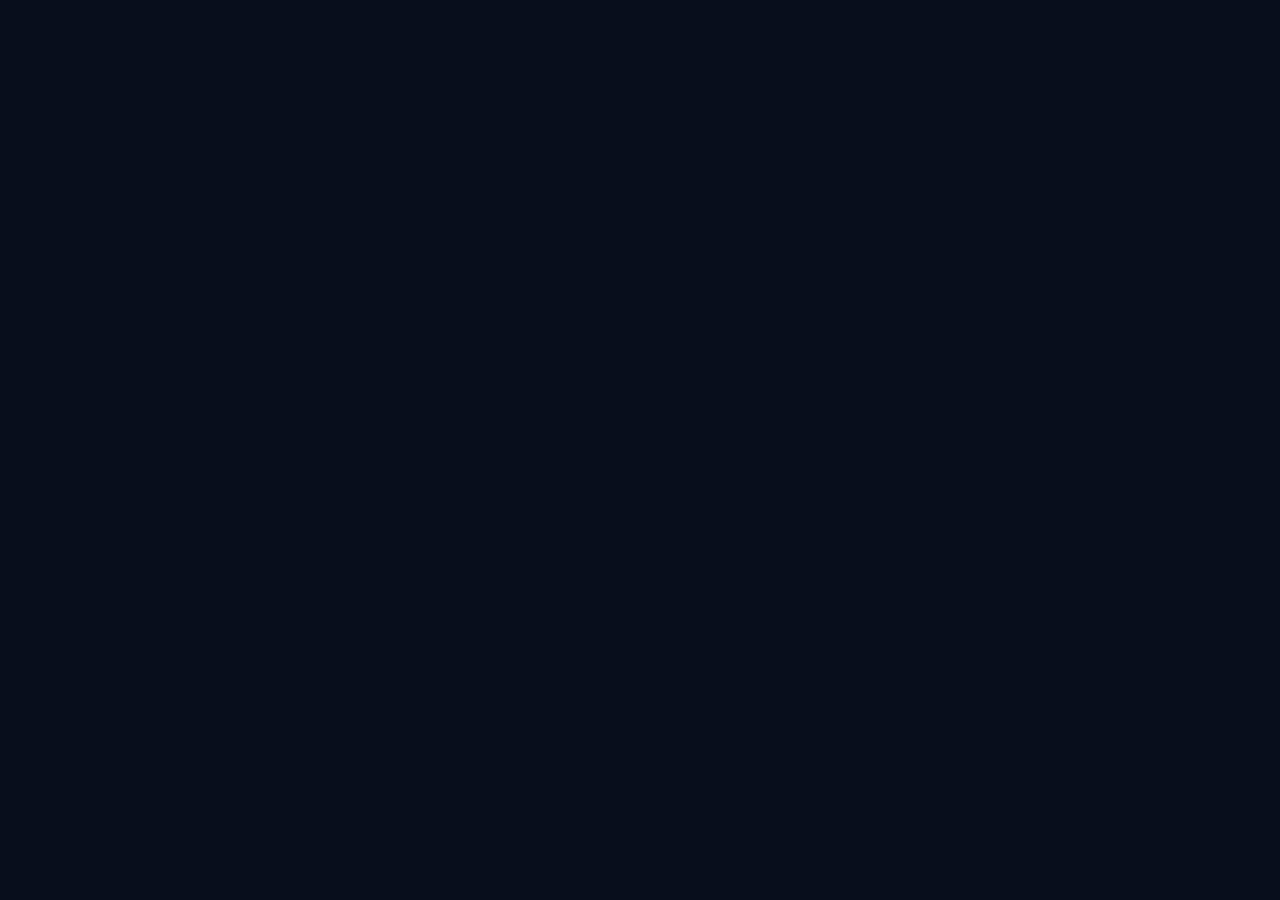
==== index.html @ da0d75cb "Nexa feat: adiciona painel administrativo e estrutura dos 14 cursos da Nexa Academy v0.6" ====
<!doctype html><html lang="pt-BR"><head><meta charset="UTF-8"><meta name="viewport" content="width=device-width,initial-scale=1"><title>Nexa AI Studio | Administração</title><link rel="stylesheet" href="styles.css"></head><body><div id="app"></div><script type="module" src="app.js"></script></body></html>
---- styles.css ----
:root{font-family:Inter,system-ui,-apple-system,Arial,sans-serif;color:#e9eefc;background:#080e1c;font-synthesis:none}*{box-sizing:border-box}body{margin:0}button,input,textarea,select{font:inherit}button{cursor:pointer}a{color:#91b6ff}.shell{display:grid;grid-template-columns:245px 1fr;min-height:100vh}.sidebar{background:#0d1629;border-right:1px solid #26334b;padding:25px 17px}.brand{font-size:22px;font-weight:800;letter-spacing:-.5px;margin-bottom:5px}.brand span{color:#9e80ff}.muted{color:#98a8c2;font-size:13px}.nav{display:grid;gap:9px;margin-top:35px}.nav button{border:0;background:transparent;color:#a9b9d4;text-align:left;padding:13px;border-radius:10px}.nav button.active,.nav button:hover{background:#203153;color:#fff}.main{padding:30px;max-width:1250px;width:100%;margin:auto}h1{font-size:30px;margin:0 0 8px}h2{font-size:19px;margin:0 0 15px}.top{display:flex;justify-content:space-between;align-items:center;gap:15px;margin-bottom:28px}.cards{display:grid;grid-template-columns:repeat(3,1fr);gap:15px}.card,.panel{border:1px solid #273653;border-radius:16px;background:#101c31;padding:22px}.card strong{display:block;font-size:29px;margin-top:10px}.panel{margin-top:20px}.grid{display:grid;grid-template-columns:repeat(2,minmax(0,1fr));gap:14px}.field{display:flex;flex-direction:column;gap:7px;margin-bottom:14px}label{color:#c9d6ef;font-size:13px}input,textarea,select{width:100%;background:#0a1426;color:#f1f5ff;border:1px solid #344563;border-radius:10px;padding:12px;outline:none}textarea{min-height:95px;resize:vertical}input:focus,textarea:focus,select:focus{border-color:#8c78ff}.btn{border:1px solid #465b83;background:#1a2b48;color:white;border-radius:10px;padding:11px 15px;font-weight:650}.btn.primary{background:linear-gradient(120deg,#506aff,#8d52d5);border:0}.btn.danger{background:#532237;border-color:#8d3c5a}.btn:disabled{opacity:.45;cursor:not-allowed}.actions{display:flex;flex-wrap:wrap;gap:9px}.list{display:grid;gap:12px}.item{background:#101c31;border:1px solid #2b3c5b;border-radius:12px;padding:16px;display:flex;align-items:center;justify-content:space-between;gap:15px}.item h3{margin:0 0 6px;font-size:16px}.pill{border-radius:100px;background:#263b5d;padding:5px 10px;font-size:12px}.pill.lock{background:#392c48;color:#d8b8ff}.notice{background:#192949;border:1px solid #42598a;padding:13px 15px;border-radius:12px;margin:15px 0}.error{background:#4b1c32;border-color:#a84d68}.success{background:#153f35;border-color:#32866b}.auth{max-width:430px;margin:10vh auto;padding:30px;background:#111d32;border:1px solid #30405d;border-radius:20px}.auth h1{margin-bottom:20px}.tiny{font-size:12px;color:#8d9eb9}.hidden{display:none}.scroll{overflow:auto}.table{border-collapse:collapse;width:100%;min-width:600px}.table th,.table td{border-bottom:1px solid #2b3a55;text-align:left;padding:11px;font-size:13px}.empty{text-align:center;padding:45px;color:#91a3c0}.bar{height:8px;background:#293953;border-radius:8px;overflow:hidden}.bar>div{background:#7e83ff;height:100%}pre{white-space:pre-wrap;background:#081225;border:1px solid #2a3958;border-radius:10px;padding:14px;max-height:340px;overflow:auto;font-size:12px}.spinner{opacity:.7}@media(max-width:800px){.shell{display:block}.sidebar{padding:14px}.nav{display:flex;overflow:auto;margin-top:15px}.nav button{white-space:nowrap}.main{padding:18px}.cards,.grid{grid-template-columns:1fr}.item{align-items:flex-start;flex-direction:column}.top{align-items:flex-start;flex-direction:column}}
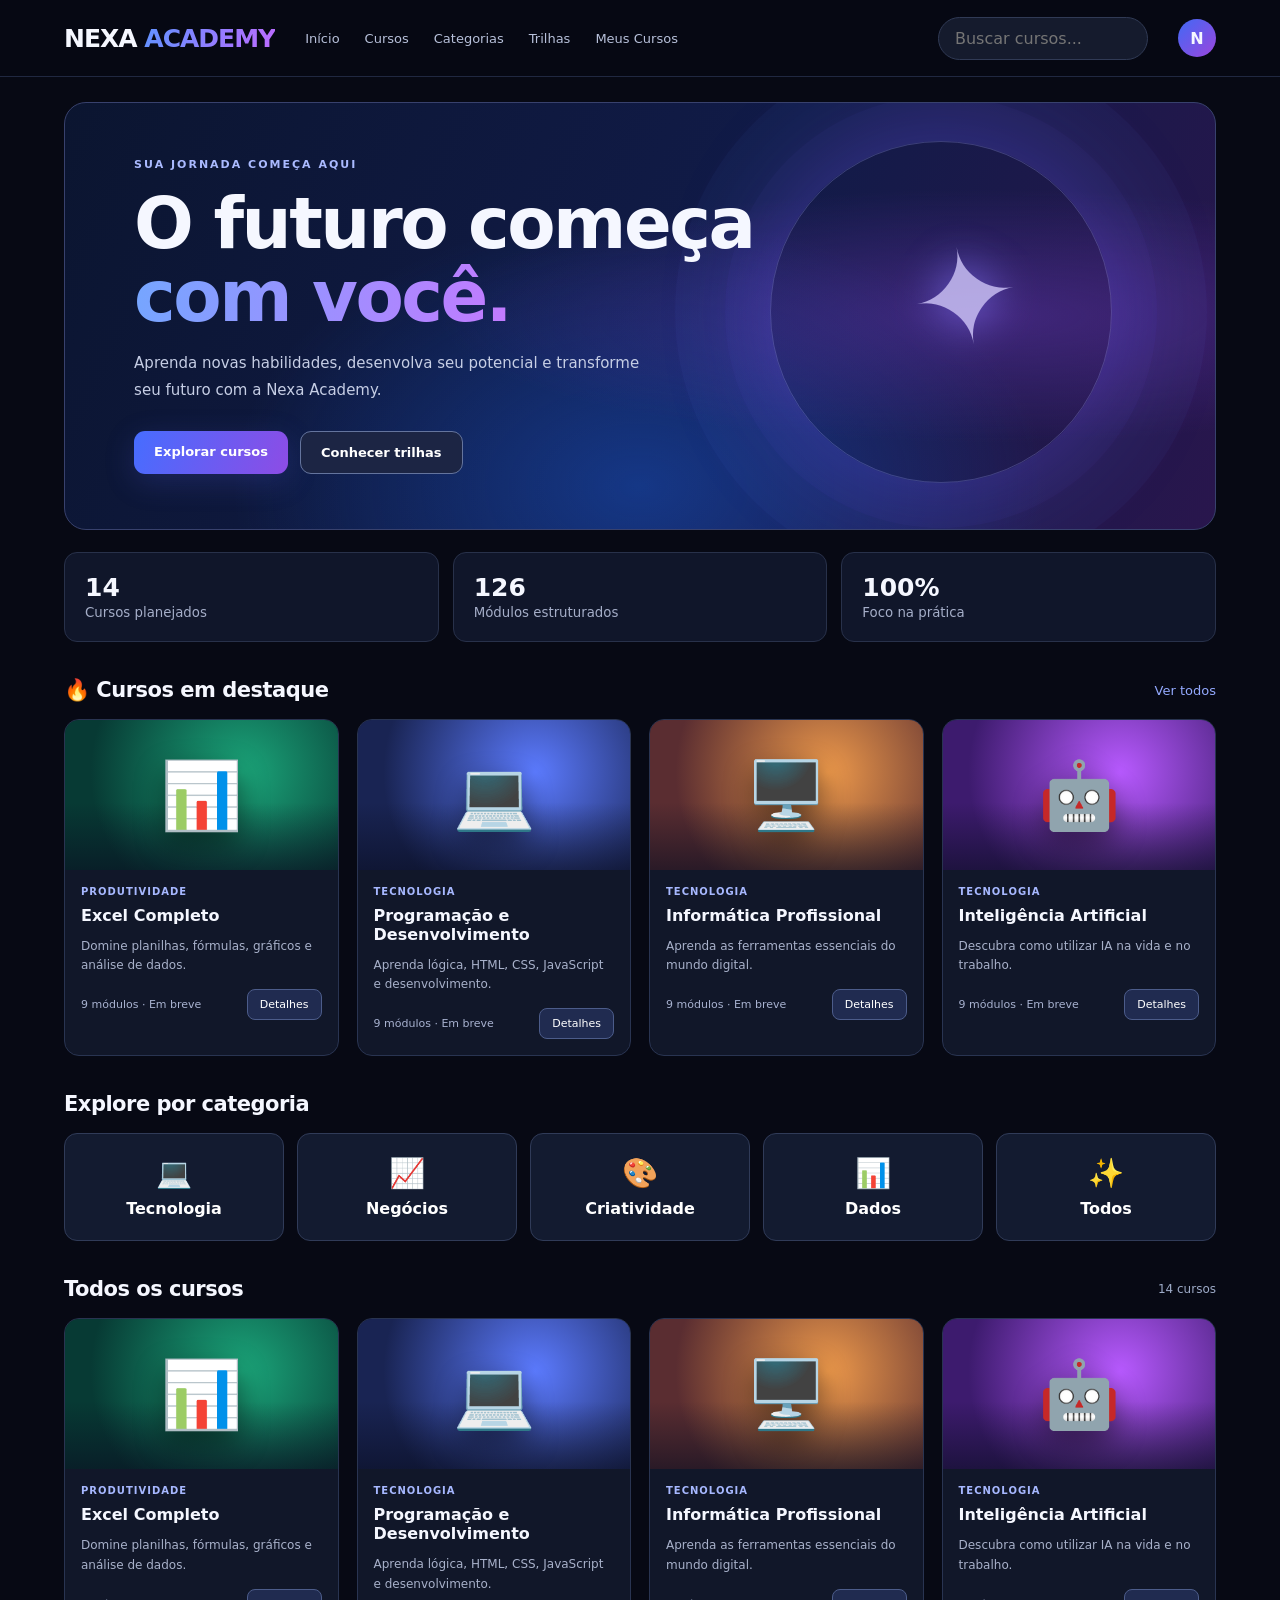
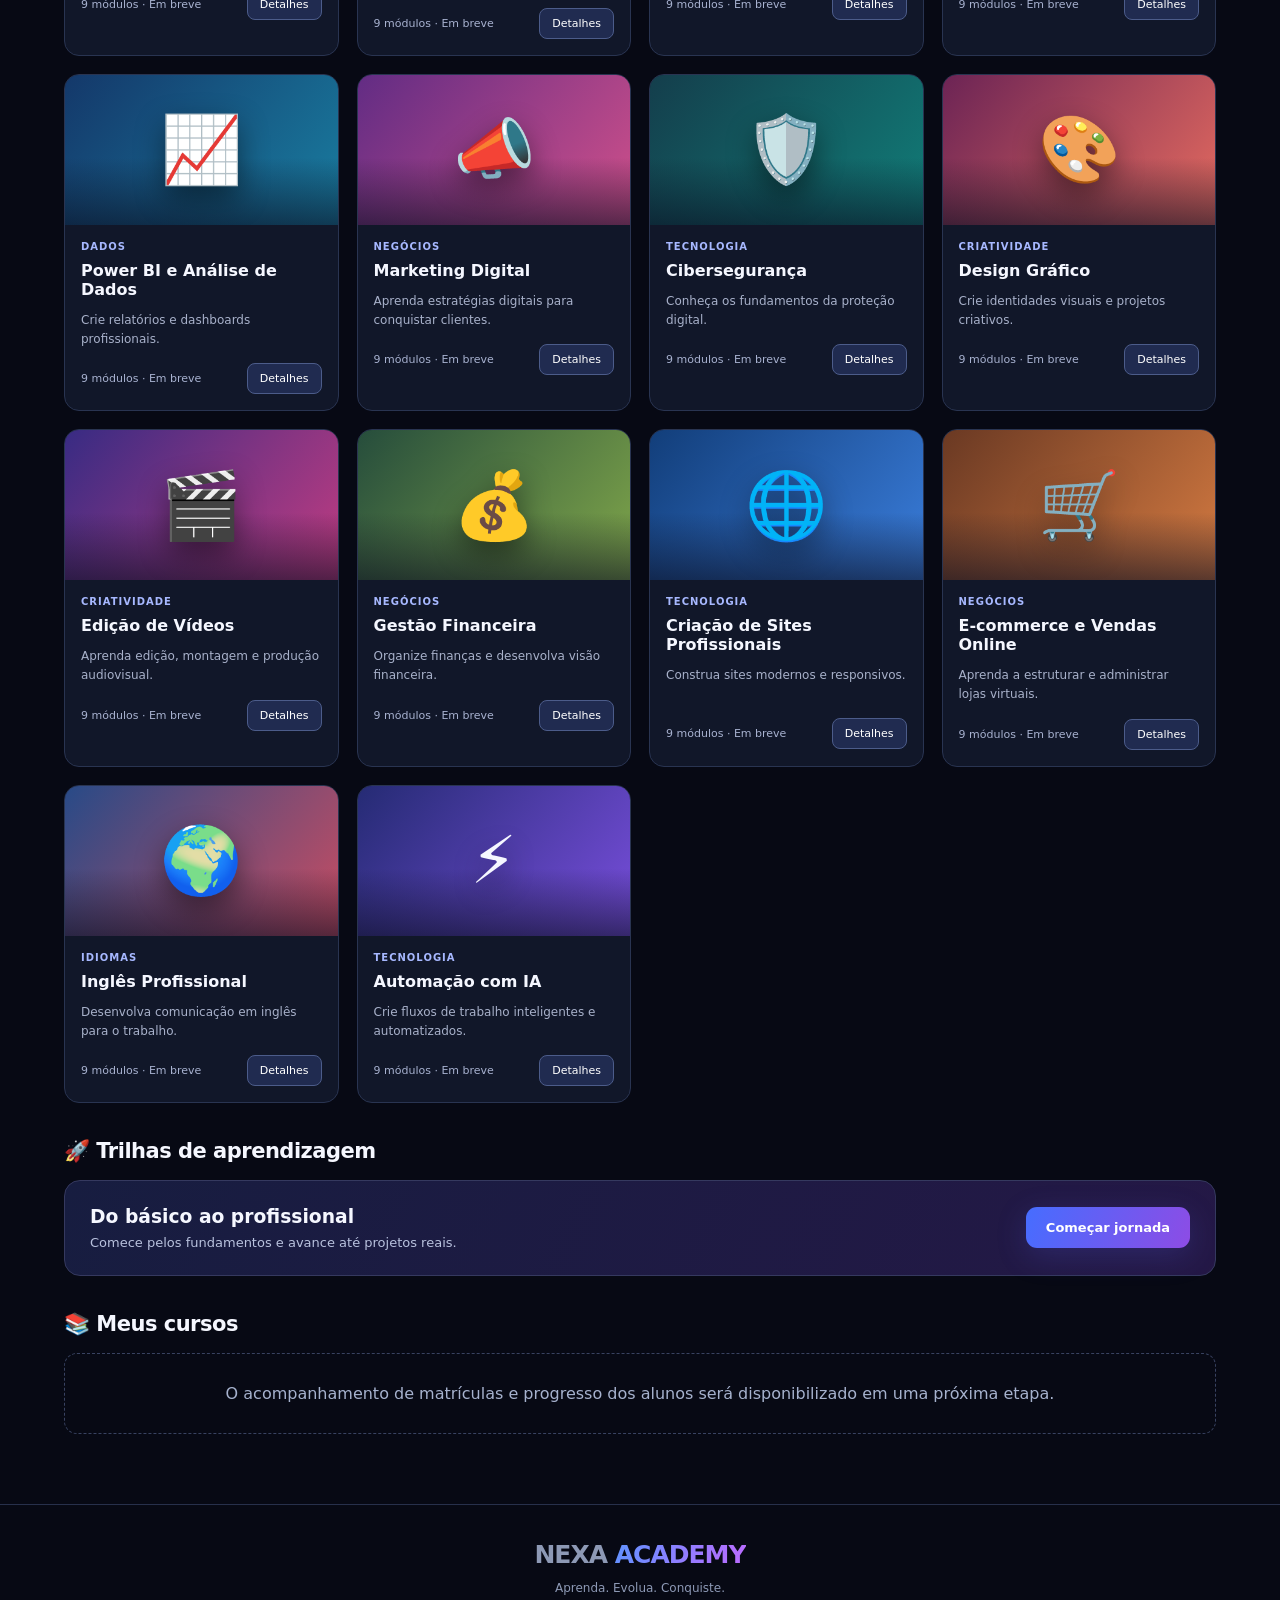
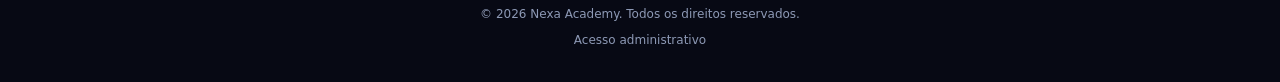
==== commit c56f32d2: "Update index.html Cria interface principal da Nexa Academy com catálogo de 14 cursos, design moderno" ====
--- a/index.html
+++ b/index.html
@@ -1 +1,481 @@
-<!doctype html><html lang="pt-BR"><head><meta charset="UTF-8"><meta name="viewport" content="width=device-width,initial-scale=1"><title>Nexa AI Studio | Administração</title><link rel="stylesheet" href="styles.css"></head><body><div id="app"></div><script type="module" src="app.js"></script></body></html>
+
+<!DOCTYPE html>
+<html lang="pt-BR">
+<head>
+<meta charset="UTF-8">
+<meta name="viewport" content="width=device-width, initial-scale=1">
+<meta name="theme-color" content="#070914">
+<title>Nexa Academy | Aprenda sem limites</title>
+<style>
+:root{
+  --bg:#070914;
+  --surface:#11172a;
+  --line:#28314d;
+  --text:#f5f7ff;
+  --muted:#a5aec8;
+  --blue:#5377ff;
+  --purple:#a258ff;
+}
+*{box-sizing:border-box}
+html{scroll-behavior:smooth}
+body{
+  margin:0;
+  background:var(--bg);
+  color:var(--text);
+  font-family:Inter,system-ui,-apple-system,Arial,sans-serif;
+}
+button,input{font:inherit}
+button{cursor:pointer}
+a{text-decoration:none;color:inherit}
+header{
+  position:sticky;top:0;z-index:30;
+  background:rgba(7,9,20,.94);
+  backdrop-filter:blur(18px);
+  border-bottom:1px solid #202841;
+}
+.navbar{
+  max-width:1450px;margin:auto;
+  min-height:76px;padding:12px 5%;
+  display:flex;align-items:center;gap:30px;
+}
+.logo{
+  font-size:25px;font-weight:900;
+  letter-spacing:-1px;white-space:nowrap;
+}
+.logo span{
+  background:linear-gradient(110deg,#6093ff,#bd6aff);
+  -webkit-background-clip:text;
+  background-clip:text;color:transparent;
+}
+nav{display:flex;gap:25px;flex:1}
+nav a{font-size:13px;color:#b7c0da}
+nav a:hover{color:white}
+.search{
+  background:#151b2d;border:1px solid #303a55;
+  color:white;border-radius:25px;
+  padding:11px 16px;width:210px;outline:none;
+}
+.search:focus{border-color:#7286ff}
+.avatar{
+  width:38px;height:38px;border-radius:50%;
+  display:grid;place-items:center;
+  background:linear-gradient(135deg,#4169f5,#9b46dd);
+  font-weight:800;
+}
+main{max-width:1450px;margin:auto;padding:25px 5% 70px}
+.hero{
+  position:relative;overflow:hidden;
+  min-height:390px;border-radius:22px;
+  background:
+    radial-gradient(ellipse at 80% 50%,#6736b17a,transparent 42%),
+    radial-gradient(ellipse at 50% 90%,#1746a7a6,transparent 50%),
+    linear-gradient(115deg,#0b1530,#111b48 55%,#29164d);
+  border:1px solid #38416d;
+  display:flex;align-items:center;padding:55px 6%;
+}
+.hero:after{
+  content:"";position:absolute;
+  width:340px;height:340px;border-radius:50%;
+  right:9%;top:9%;
+  border:1px solid #a5a8ff44;
+  box-shadow:0 0 0 45px #7c66ff0b,
+  0 0 0 95px #6382ff0b,
+  0 0 110px #7354ff55;
+  pointer-events:none;
+}
+.hero-content{position:relative;z-index:2;max-width:650px}
+.eyebrow{
+  color:#aabaff;letter-spacing:2px;
+  text-transform:uppercase;font-size:11px;
+  font-weight:800;
+}
+.hero h1{
+  font-size:clamp(38px,5.5vw,76px);
+  line-height:1.03;letter-spacing:-2.5px;
+  margin:17px 0;
+}
+.hero h1 span{
+  background:linear-gradient(95deg,#75a6ff,#c37aff);
+  background-clip:text;-webkit-background-clip:text;
+  color:transparent;
+}
+.hero p{
+  color:#c6cee5;max-width:520px;
+  font-size:15px;line-height:1.8;
+}
+.actions{display:flex;gap:12px;flex-wrap:wrap;margin-top:27px}
+.btn{
+  border:1px solid #64749d;
+  border-radius:11px;padding:13px 20px;
+  color:white;background:#1c2544;
+  font-weight:750;font-size:13px;
+}
+.btn.primary{
+  border:0;
+  background:linear-gradient(110deg,#466dff,#8d4ce5);
+  box-shadow:0 8px 30px #5762ed35;
+}
+.btn:hover{filter:brightness(1.15)}
+.hero-symbol{
+  position:absolute;right:17%;top:28%;
+  font-size:130px;font-weight:900;
+  color:#d3caff;
+  text-shadow:0 0 45px #8477ff;
+  transform:rotate(-10deg);
+  opacity:.8;
+}
+.stats{
+  display:grid;grid-template-columns:repeat(3,1fr);
+  gap:14px;margin:22px 0 35px;
+}
+.stat{
+  background:#10162a;border:1px solid #28314a;
+  border-radius:13px;padding:20px;
+}
+.stat strong{display:block;font-size:25px}
+.stat small{color:var(--muted)}
+.section{margin-top:36px}
+.section-head{
+  display:flex;justify-content:space-between;
+  align-items:center;gap:15px;margin-bottom:17px;
+}
+.section h2{font-size:21px;margin:0;letter-spacing:-.5px}
+.section-head a{font-size:13px;color:#94aaff}
+.course-grid{
+  display:grid;
+  grid-template-columns:repeat(4,minmax(0,1fr));
+  gap:18px;
+}
+.course{
+  border:1px solid #293451;
+  background:#111729;border-radius:15px;
+  overflow:hidden;transition:.2s;
+  min-width:0;
+}
+.course:hover{
+  transform:translateY(-4px);
+  border-color:#7c77ff;
+  box-shadow:0 15px 35px #0006;
+}
+.cover{
+  height:150px;position:relative;
+  display:flex;align-items:center;
+  justify-content:center;overflow:hidden;
+  font-size:66px;
+}
+.cover:after{
+  content:"";position:absolute;
+  inset:0;
+  background:linear-gradient(transparent 55%,#090d2099);
+}
+.cover span{z-index:1;filter:drop-shadow(0 12px 15px #0007)}
+.cover.excel{background:radial-gradient(circle at 65% 35%,#1ba67a,#073a34 75%)}
+.cover.code{background:radial-gradient(circle at 65% 35%,#5c7bff,#192453 75%)}
+.cover.office{background:radial-gradient(circle at 65% 35%,#ed994b,#5a2d31 75%)}
+.cover.ai{background:radial-gradient(circle at 65% 35%,#b85aff,#3d1b6e 75%)}
+.cover.data{background:linear-gradient(130deg,#14386a,#197da0)}
+.cover.marketing{background:linear-gradient(130deg,#622c84,#d0508a)}
+.cover.security{background:linear-gradient(130deg,#143e4c,#117d78)}
+.cover.design{background:linear-gradient(130deg,#6c2455,#e56b5f)}
+.cover.video{background:linear-gradient(130deg,#382b83,#c13c81)}
+.cover.finance{background:linear-gradient(130deg,#264d3c,#80a64a)}
+.cover.web{background:linear-gradient(130deg,#123e7a,#3a7ddb)}
+.cover.shop{background:linear-gradient(130deg,#6a3923,#d47a41)}
+.cover.english{background:linear-gradient(130deg,#284a87,#c94d62)}
+.cover.auto{background:linear-gradient(130deg,#252b74,#784edc)}
+.course-body{padding:16px}
+.tag{
+  color:#a7b8ff;font-size:10px;
+  text-transform:uppercase;letter-spacing:1px;
+  font-weight:800;
+}
+.course h3{font-size:16px;margin:9px 0}
+.course p{
+  color:#a8b1ca;font-size:12px;
+  line-height:1.6;min-height:38px;
+}
+.course-bottom{
+  display:flex;align-items:center;
+  justify-content:space-between;gap:8px;
+  margin-top:14px;
+}
+.course-bottom small{color:#a8b2d0;font-size:11px}
+.course-bottom button{
+  border:1px solid #4c5c8a;
+  border-radius:8px;background:#202b50;
+  color:white;padding:8px 12px;font-size:11px;
+}
+.category-grid{
+  display:grid;
+  grid-template-columns:repeat(5,1fr);gap:13px;
+}
+.category{
+  padding:22px 10px;border-radius:13px;
+  border:1px solid #303b58;
+  background:#131b30;color:white;
+  text-align:center;font-weight:750;
+}
+.category span{display:block;font-size:29px;margin-bottom:9px}
+.category:hover{border-color:#8a7dff}
+.trail{
+  padding:25px;border:1px solid #35395f;
+  border-radius:16px;
+  background:linear-gradient(115deg,#171d40,#241846);
+  display:flex;align-items:center;
+  justify-content:space-between;gap:20px;
+}
+.trail h3{margin:0 0 8px}
+.trail p{margin:0;color:#b9c2de;font-size:13px}
+footer{
+  border-top:1px solid #27304b;
+  padding:35px 5%;text-align:center;
+  color:#8d99b5;font-size:12px;
+}
+.modal-backdrop{
+  position:fixed;inset:0;background:#02040bdc;
+  z-index:50;display:none;align-items:center;
+  justify-content:center;padding:18px;
+}
+.modal-backdrop.open{display:flex}
+.modal{
+  background:#121a30;border:1px solid #48527b;
+  border-radius:19px;padding:27px;
+  width:min(100%,510px);
+  box-shadow:0 20px 90px #000a;
+}
+.modal h2{margin:10px 0}
+.modal p{color:#b9c3dc;line-height:1.7}
+.modal .close{
+  float:right;border:0;background:#2c3554;
+  color:white;border-radius:8px;padding:7px 11px;
+}
+.empty{
+  padding:30px;color:#a6b2ce;
+  border:1px dashed #384260;
+  border-radius:13px;text-align:center;
+}
+@media(max-width:1050px){
+  nav{gap:12px}
+  .course-grid{grid-template-columns:repeat(3,1fr)}
+}
+@media(max-width:760px){
+  .navbar{flex-wrap:wrap;gap:12px}
+  .logo{font-size:22px}
+  nav{order:3;width:100%;overflow:auto;gap:20px}
+  nav a{white-space:nowrap}
+  .search{margin-left:auto;width:145px}
+  main{padding:15px 4% 50px}
+  .hero{min-height:340px;padding:35px 7%}
+  .hero h1{letter-spacing:-1.5px}
+  .hero-symbol{right:5%;opacity:.16}
+  .stats{gap:8px}
+  .stat{padding:13px}
+  .stat strong{font-size:19px}
+  .course-grid{grid-template-columns:repeat(2,minmax(0,1fr));gap:11px}
+  .cover{height:125px}
+  .course-body{padding:12px}
+  .category-grid{grid-template-columns:repeat(2,1fr)}
+  .trail{flex-direction:column;align-items:flex-start}
+}
+@media(max-width:360px){
+  .search{width:120px}
+  .course-grid{grid-template-columns:1fr}
+}
+</style>
+</head>
+<body>
+
+<header>
+  <div class="navbar">
+    <a class="logo" href="#inicio">NEXA <span>ACADEMY</span></a>
+    <nav>
+      <a href="#inicio">Início</a>
+      <a href="#cursos">Cursos</a>
+      <a href="#categorias">Categorias</a>
+      <a href="#trilhas">Trilhas</a>
+      <a href="#meus-cursos">Meus Cursos</a>
+    </nav>
+    <input class="search" id="search" placeholder="Buscar cursos..." aria-label="Buscar cursos">
+    <a class="avatar" href="admin.html" title="Nexa AI Studio">N</a>
+  </div>
+</header>
+
+<main>
+  <section class="hero" id="inicio">
+    <div class="hero-content">
+      <div class="eyebrow">Sua jornada começa aqui</div>
+      <h1>O futuro começa <span>com você.</span></h1>
+      <p>Aprenda novas habilidades, desenvolva seu potencial e transforme seu futuro com a Nexa Academy.</p>
+      <div class="actions">
+        <a class="btn primary" href="#cursos">Explorar cursos</a>
+        <a class="btn" href="#trilhas">Conhecer trilhas</a>
+      </div>
+    </div>
+    <div class="hero-symbol" aria-hidden="true">✦</div>
+  </section>
+
+  <div class="stats">
+    <div class="stat"><strong>14</strong><small>Cursos planejados</small></div>
+    <div class="stat"><strong>126</strong><small>Módulos estruturados</small></div>
+    <div class="stat"><strong>100%</strong><small>Foco na prática</small></div>
+  </div>
+
+  <section class="section" id="cursos">
+    <div class="section-head">
+      <h2>🔥 Cursos em destaque</h2>
+      <a href="#todos">Ver todos</a>
+    </div>
+    <div class="course-grid" id="featured"></div>
+  </section>
+
+  <section class="section" id="categorias">
+    <div class="section-head"><h2>Explore por categoria</h2></div>
+    <div class="category-grid">
+      <button class="category" onclick="filterCategory('Tecnologia')"><span>💻</span>Tecnologia</button>
+      <button class="category" onclick="filterCategory('Negócios')"><span>📈</span>Negócios</button>
+      <button class="category" onclick="filterCategory('Criatividade')"><span>🎨</span>Criatividade</button>
+      <button class="category" onclick="filterCategory('Dados')"><span>📊</span>Dados</button>
+      <button class="category" onclick="filterCategory('Todos')"><span>✨</span>Todos</button>
+    </div>
+  </section>
+
+  <section class="section" id="todos">
+    <div class="section-head">
+      <h2>Todos os cursos</h2>
+      <span id="counter" style="color:#9eabc8;font-size:12px"></span>
+    </div>
+    <div class="course-grid" id="all-courses"></div>
+  </section>
+
+  <section class="section" id="trilhas">
+    <div class="section-head"><h2>🚀 Trilhas de aprendizagem</h2></div>
+    <div class="trail">
+      <div>
+        <h3>Do básico ao profissional</h3>
+        <p>Comece pelos fundamentos e avance até projetos reais.</p>
+      </div>
+      <a class="btn primary" href="#cursos">Começar jornada</a>
+    </div>
+  </section>
+
+  <section class="section" id="meus-cursos">
+    <div class="section-head"><h2>📚 Meus cursos</h2></div>
+    <div class="empty">
+      O acompanhamento de matrículas e progresso dos alunos será disponibilizado em uma próxima etapa.
+    </div>
+  </section>
+</main>
+
+<footer>
+  <div class="logo">NEXA <span>ACADEMY</span></div>
+  <p>Aprenda. Evolua. Conquiste.</p>
+  <p>© 2026 Nexa Academy. Todos os direitos reservados.</p>
+  <a href="admin.html">Acesso administrativo</a>
+</footer>
+
+<div class="modal-backdrop" id="modal" role="dialog" aria-modal="true" aria-labelledby="modal-title">
+  <div class="modal">
+    <button class="close" onclick="closeModal()">✕</button>
+    <div class="tag" id="modal-category"></div>
+    <h2 id="modal-title"></h2>
+    <p id="modal-description"></p>
+    <p>📚 9 módulos planejados</p>
+    <p>🔒 Conteúdo em preparação</p>
+    <button class="btn primary" onclick="closeModal()">Entendi</button>
+  </div>
+</div>
+
+<script>
+const courses = [
+  {title:"Excel Completo",category:"Produtividade",icon:"📊",theme:"excel",description:"Domine planilhas, fórmulas, gráficos e análise de dados."},
+  {title:"Programação e Desenvolvimento",category:"Tecnologia",icon:"💻",theme:"code",description:"Aprenda lógica, HTML, CSS, JavaScript e desenvolvimento."},
+  {title:"Informática Profissional",category:"Tecnologia",icon:"🖥️",theme:"office",description:"Aprenda as ferramentas essenciais do mundo digital."},
+  {title:"Inteligência Artificial",category:"Tecnologia",icon:"🤖",theme:"ai",description:"Descubra como utilizar IA na vida e no trabalho."},
+  {title:"Power BI e Análise de Dados",category:"Dados",icon:"📈",theme:"data",description:"Crie relatórios e dashboards profissionais."},
+  {title:"Marketing Digital",category:"Negócios",icon:"📣",theme:"marketing",description:"Aprenda estratégias digitais para conquistar clientes."},
+  {title:"Cibersegurança",category:"Tecnologia",icon:"🛡️",theme:"security",description:"Conheça os fundamentos da proteção digital."},
+  {title:"Design Gráfico",category:"Criatividade",icon:"🎨",theme:"design",description:"Crie identidades visuais e projetos criativos."},
+  {title:"Edição de Vídeos",category:"Criatividade",icon:"🎬",theme:"video",description:"Aprenda edição, montagem e produção audiovisual."},
+  {title:"Gestão Financeira",category:"Negócios",icon:"💰",theme:"finance",description:"Organize finanças e desenvolva visão financeira."},
+  {title:"Criação de Sites Profissionais",category:"Tecnologia",icon:"🌐",theme:"web",description:"Construa sites modernos e responsivos."},
+  {title:"E-commerce e Vendas Online",category:"Negócios",icon:"🛒",theme:"shop",description:"Aprenda a estruturar e administrar lojas virtuais."},
+  {title:"Inglês Profissional",category:"Idiomas",icon:"🌍",theme:"english",description:"Desenvolva comunicação em inglês para o trabalho."},
+  {title:"Automação com IA",category:"Tecnologia",icon:"⚡",theme:"auto",description:"Crie fluxos de trabalho inteligentes e automatizados."}
+];
+
+function courseCard(course){
+  const index=courses.indexOf(course);
+  return `
+    <article class="course">
+      <div class="cover ${course.theme}">
+        <span>${course.icon}</span>
+      </div>
+      <div class="course-body">
+        <div class="tag">${course.category}</div>
+        <h3>${course.title}</h3>
+        <p>${course.description}</p>
+        <div class="course-bottom">
+          <small>9 módulos · Em breve</small>
+          <button onclick="openCourse(${index})">Detalhes</button>
+        </div>
+      </div>
+    </article>
+  `;
+}
+
+function renderCourses(list=courses){
+  document.getElementById("featured").innerHTML=
+    courses.slice(0,4).map(courseCard).join("");
+
+  document.getElementById("all-courses").innerHTML=
+    list.length
+      ? list.map(courseCard).join("")
+      : '<div class="empty">Nenhum curso encontrado.</div>';
+
+  document.getElementById("counter").textContent=
+    list.length+" cursos";
+}
+
+function openCourse(index){
+  const course=courses[index];
+  if(!course)return;
+  document.getElementById("modal-category").textContent=course.category;
+  document.getElementById("modal-title").textContent=course.title;
+  document.getElementById("modal-description").textContent=course.description;
+  document.getElementById("modal").classList.add("open");
+}
+
+function closeModal(){
+  document.getElementById("modal").classList.remove("open");
+}
+
+function filterCategory(category){
+  const list=category==="Todos"
+    ?courses
+    :courses.filter(c=>c.category===category);
+  document.getElementById("search").value="";
+  renderCourses(list);
+  document.getElementById("todos").scrollIntoView({behavior:"smooth"});
+}
+
+document.getElementById("search").addEventListener("input",event=>{
+  const term=event.target.value.toLocaleLowerCase("pt-BR");
+  renderCourses(courses.filter(c=>
+    (c.title+" "+c.category+" "+c.description)
+      .toLocaleLowerCase("pt-BR").includes(term)
+  ));
+});
+
+document.getElementById("modal").addEventListener("click",event=>{
+  if(event.target.id==="modal")closeModal();
+});
+
+document.addEventListener("keydown",event=>{
+  if(event.key==="Escape")closeModal();
+});
+
+renderCourses();
+</script>
+</body>
+</html>
+
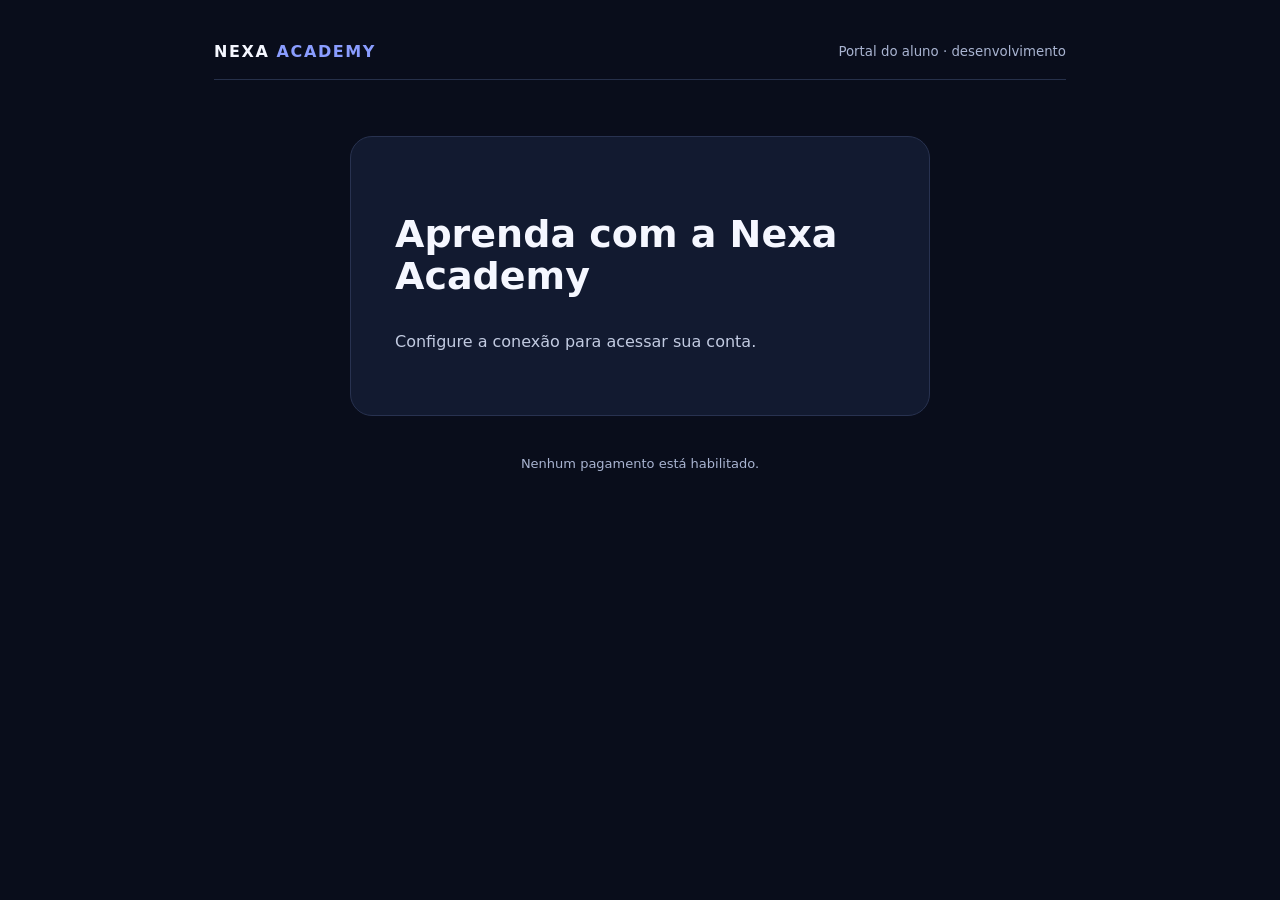
==== commit e1e541f6: "feat: adiciona portal de alunos da Nexa Academy Adiciona a estrutura inicial do portal de alunos, co" ====
--- a/index.html
+++ b/index.html
@@ -1,481 +1 @@
-
-<!DOCTYPE html>
-<html lang="pt-BR">
-<head>
-<meta charset="UTF-8">
-<meta name="viewport" content="width=device-width, initial-scale=1">
-<meta name="theme-color" content="#070914">
-<title>Nexa Academy | Aprenda sem limites</title>
-<style>
-:root{
-  --bg:#070914;
-  --surface:#11172a;
-  --line:#28314d;
-  --text:#f5f7ff;
-  --muted:#a5aec8;
-  --blue:#5377ff;
-  --purple:#a258ff;
-}
-*{box-sizing:border-box}
-html{scroll-behavior:smooth}
-body{
-  margin:0;
-  background:var(--bg);
-  color:var(--text);
-  font-family:Inter,system-ui,-apple-system,Arial,sans-serif;
-}
-button,input{font:inherit}
-button{cursor:pointer}
-a{text-decoration:none;color:inherit}
-header{
-  position:sticky;top:0;z-index:30;
-  background:rgba(7,9,20,.94);
-  backdrop-filter:blur(18px);
-  border-bottom:1px solid #202841;
-}
-.navbar{
-  max-width:1450px;margin:auto;
-  min-height:76px;padding:12px 5%;
-  display:flex;align-items:center;gap:30px;
-}
-.logo{
-  font-size:25px;font-weight:900;
-  letter-spacing:-1px;white-space:nowrap;
-}
-.logo span{
-  background:linear-gradient(110deg,#6093ff,#bd6aff);
-  -webkit-background-clip:text;
-  background-clip:text;color:transparent;
-}
-nav{display:flex;gap:25px;flex:1}
-nav a{font-size:13px;color:#b7c0da}
-nav a:hover{color:white}
-.search{
-  background:#151b2d;border:1px solid #303a55;
-  color:white;border-radius:25px;
-  padding:11px 16px;width:210px;outline:none;
-}
-.search:focus{border-color:#7286ff}
-.avatar{
-  width:38px;height:38px;border-radius:50%;
-  display:grid;place-items:center;
-  background:linear-gradient(135deg,#4169f5,#9b46dd);
-  font-weight:800;
-}
-main{max-width:1450px;margin:auto;padding:25px 5% 70px}
-.hero{
-  position:relative;overflow:hidden;
-  min-height:390px;border-radius:22px;
-  background:
-    radial-gradient(ellipse at 80% 50%,#6736b17a,transparent 42%),
-    radial-gradient(ellipse at 50% 90%,#1746a7a6,transparent 50%),
-    linear-gradient(115deg,#0b1530,#111b48 55%,#29164d);
-  border:1px solid #38416d;
-  display:flex;align-items:center;padding:55px 6%;
-}
-.hero:after{
-  content:"";position:absolute;
-  width:340px;height:340px;border-radius:50%;
-  right:9%;top:9%;
-  border:1px solid #a5a8ff44;
-  box-shadow:0 0 0 45px #7c66ff0b,
-  0 0 0 95px #6382ff0b,
-  0 0 110px #7354ff55;
-  pointer-events:none;
-}
-.hero-content{position:relative;z-index:2;max-width:650px}
-.eyebrow{
-  color:#aabaff;letter-spacing:2px;
-  text-transform:uppercase;font-size:11px;
-  font-weight:800;
-}
-.hero h1{
-  font-size:clamp(38px,5.5vw,76px);
-  line-height:1.03;letter-spacing:-2.5px;
-  margin:17px 0;
-}
-.hero h1 span{
-  background:linear-gradient(95deg,#75a6ff,#c37aff);
-  background-clip:text;-webkit-background-clip:text;
-  color:transparent;
-}
-.hero p{
-  color:#c6cee5;max-width:520px;
-  font-size:15px;line-height:1.8;
-}
-.actions{display:flex;gap:12px;flex-wrap:wrap;margin-top:27px}
-.btn{
-  border:1px solid #64749d;
-  border-radius:11px;padding:13px 20px;
-  color:white;background:#1c2544;
-  font-weight:750;font-size:13px;
-}
-.btn.primary{
-  border:0;
-  background:linear-gradient(110deg,#466dff,#8d4ce5);
-  box-shadow:0 8px 30px #5762ed35;
-}
-.btn:hover{filter:brightness(1.15)}
-.hero-symbol{
-  position:absolute;right:17%;top:28%;
-  font-size:130px;font-weight:900;
-  color:#d3caff;
-  text-shadow:0 0 45px #8477ff;
-  transform:rotate(-10deg);
-  opacity:.8;
-}
-.stats{
-  display:grid;grid-template-columns:repeat(3,1fr);
-  gap:14px;margin:22px 0 35px;
-}
-.stat{
-  background:#10162a;border:1px solid #28314a;
-  border-radius:13px;padding:20px;
-}
-.stat strong{display:block;font-size:25px}
-.stat small{color:var(--muted)}
-.section{margin-top:36px}
-.section-head{
-  display:flex;justify-content:space-between;
-  align-items:center;gap:15px;margin-bottom:17px;
-}
-.section h2{font-size:21px;margin:0;letter-spacing:-.5px}
-.section-head a{font-size:13px;color:#94aaff}
-.course-grid{
-  display:grid;
-  grid-template-columns:repeat(4,minmax(0,1fr));
-  gap:18px;
-}
-.course{
-  border:1px solid #293451;
-  background:#111729;border-radius:15px;
-  overflow:hidden;transition:.2s;
-  min-width:0;
-}
-.course:hover{
-  transform:translateY(-4px);
-  border-color:#7c77ff;
-  box-shadow:0 15px 35px #0006;
-}
-.cover{
-  height:150px;position:relative;
-  display:flex;align-items:center;
-  justify-content:center;overflow:hidden;
-  font-size:66px;
-}
-.cover:after{
-  content:"";position:absolute;
-  inset:0;
-  background:linear-gradient(transparent 55%,#090d2099);
-}
-.cover span{z-index:1;filter:drop-shadow(0 12px 15px #0007)}
-.cover.excel{background:radial-gradient(circle at 65% 35%,#1ba67a,#073a34 75%)}
-.cover.code{background:radial-gradient(circle at 65% 35%,#5c7bff,#192453 75%)}
-.cover.office{background:radial-gradient(circle at 65% 35%,#ed994b,#5a2d31 75%)}
-.cover.ai{background:radial-gradient(circle at 65% 35%,#b85aff,#3d1b6e 75%)}
-.cover.data{background:linear-gradient(130deg,#14386a,#197da0)}
-.cover.marketing{background:linear-gradient(130deg,#622c84,#d0508a)}
-.cover.security{background:linear-gradient(130deg,#143e4c,#117d78)}
-.cover.design{background:linear-gradient(130deg,#6c2455,#e56b5f)}
-.cover.video{background:linear-gradient(130deg,#382b83,#c13c81)}
-.cover.finance{background:linear-gradient(130deg,#264d3c,#80a64a)}
-.cover.web{background:linear-gradient(130deg,#123e7a,#3a7ddb)}
-.cover.shop{background:linear-gradient(130deg,#6a3923,#d47a41)}
-.cover.english{background:linear-gradient(130deg,#284a87,#c94d62)}
-.cover.auto{background:linear-gradient(130deg,#252b74,#784edc)}
-.course-body{padding:16px}
-.tag{
-  color:#a7b8ff;font-size:10px;
-  text-transform:uppercase;letter-spacing:1px;
-  font-weight:800;
-}
-.course h3{font-size:16px;margin:9px 0}
-.course p{
-  color:#a8b1ca;font-size:12px;
-  line-height:1.6;min-height:38px;
-}
-.course-bottom{
-  display:flex;align-items:center;
-  justify-content:space-between;gap:8px;
-  margin-top:14px;
-}
-.course-bottom small{color:#a8b2d0;font-size:11px}
-.course-bottom button{
-  border:1px solid #4c5c8a;
-  border-radius:8px;background:#202b50;
-  color:white;padding:8px 12px;font-size:11px;
-}
-.category-grid{
-  display:grid;
-  grid-template-columns:repeat(5,1fr);gap:13px;
-}
-.category{
-  padding:22px 10px;border-radius:13px;
-  border:1px solid #303b58;
-  background:#131b30;color:white;
-  text-align:center;font-weight:750;
-}
-.category span{display:block;font-size:29px;margin-bottom:9px}
-.category:hover{border-color:#8a7dff}
-.trail{
-  padding:25px;border:1px solid #35395f;
-  border-radius:16px;
-  background:linear-gradient(115deg,#171d40,#241846);
-  display:flex;align-items:center;
-  justify-content:space-between;gap:20px;
-}
-.trail h3{margin:0 0 8px}
-.trail p{margin:0;color:#b9c2de;font-size:13px}
-footer{
-  border-top:1px solid #27304b;
-  padding:35px 5%;text-align:center;
-  color:#8d99b5;font-size:12px;
-}
-.modal-backdrop{
-  position:fixed;inset:0;background:#02040bdc;
-  z-index:50;display:none;align-items:center;
-  justify-content:center;padding:18px;
-}
-.modal-backdrop.open{display:flex}
-.modal{
-  background:#121a30;border:1px solid #48527b;
-  border-radius:19px;padding:27px;
-  width:min(100%,510px);
-  box-shadow:0 20px 90px #000a;
-}
-.modal h2{margin:10px 0}
-.modal p{color:#b9c3dc;line-height:1.7}
-.modal .close{
-  float:right;border:0;background:#2c3554;
-  color:white;border-radius:8px;padding:7px 11px;
-}
-.empty{
-  padding:30px;color:#a6b2ce;
-  border:1px dashed #384260;
-  border-radius:13px;text-align:center;
-}
-@media(max-width:1050px){
-  nav{gap:12px}
-  .course-grid{grid-template-columns:repeat(3,1fr)}
-}
-@media(max-width:760px){
-  .navbar{flex-wrap:wrap;gap:12px}
-  .logo{font-size:22px}
-  nav{order:3;width:100%;overflow:auto;gap:20px}
-  nav a{white-space:nowrap}
-  .search{margin-left:auto;width:145px}
-  main{padding:15px 4% 50px}
-  .hero{min-height:340px;padding:35px 7%}
-  .hero h1{letter-spacing:-1.5px}
-  .hero-symbol{right:5%;opacity:.16}
-  .stats{gap:8px}
-  .stat{padding:13px}
-  .stat strong{font-size:19px}
-  .course-grid{grid-template-columns:repeat(2,minmax(0,1fr));gap:11px}
-  .cover{height:125px}
-  .course-body{padding:12px}
-  .category-grid{grid-template-columns:repeat(2,1fr)}
-  .trail{flex-direction:column;align-items:flex-start}
-}
-@media(max-width:360px){
-  .search{width:120px}
-  .course-grid{grid-template-columns:1fr}
-}
-</style>
-</head>
-<body>
-
-<header>
-  <div class="navbar">
-    <a class="logo" href="#inicio">NEXA <span>ACADEMY</span></a>
-    <nav>
-      <a href="#inicio">Início</a>
-      <a href="#cursos">Cursos</a>
-      <a href="#categorias">Categorias</a>
-      <a href="#trilhas">Trilhas</a>
-      <a href="#meus-cursos">Meus Cursos</a>
-    </nav>
-    <input class="search" id="search" placeholder="Buscar cursos..." aria-label="Buscar cursos">
-    <a class="avatar" href="admin.html" title="Nexa AI Studio">N</a>
-  </div>
-</header>
-
-<main>
-  <section class="hero" id="inicio">
-    <div class="hero-content">
-      <div class="eyebrow">Sua jornada começa aqui</div>
-      <h1>O futuro começa <span>com você.</span></h1>
-      <p>Aprenda novas habilidades, desenvolva seu potencial e transforme seu futuro com a Nexa Academy.</p>
-      <div class="actions">
-        <a class="btn primary" href="#cursos">Explorar cursos</a>
-        <a class="btn" href="#trilhas">Conhecer trilhas</a>
-      </div>
-    </div>
-    <div class="hero-symbol" aria-hidden="true">✦</div>
-  </section>
-
-  <div class="stats">
-    <div class="stat"><strong>14</strong><small>Cursos planejados</small></div>
-    <div class="stat"><strong>126</strong><small>Módulos estruturados</small></div>
-    <div class="stat"><strong>100%</strong><small>Foco na prática</small></div>
-  </div>
-
-  <section class="section" id="cursos">
-    <div class="section-head">
-      <h2>🔥 Cursos em destaque</h2>
-      <a href="#todos">Ver todos</a>
-    </div>
-    <div class="course-grid" id="featured"></div>
-  </section>
-
-  <section class="section" id="categorias">
-    <div class="section-head"><h2>Explore por categoria</h2></div>
-    <div class="category-grid">
-      <button class="category" onclick="filterCategory('Tecnologia')"><span>💻</span>Tecnologia</button>
-      <button class="category" onclick="filterCategory('Negócios')"><span>📈</span>Negócios</button>
-      <button class="category" onclick="filterCategory('Criatividade')"><span>🎨</span>Criatividade</button>
-      <button class="category" onclick="filterCategory('Dados')"><span>📊</span>Dados</button>
-      <button class="category" onclick="filterCategory('Todos')"><span>✨</span>Todos</button>
-    </div>
-  </section>
-
-  <section class="section" id="todos">
-    <div class="section-head">
-      <h2>Todos os cursos</h2>
-      <span id="counter" style="color:#9eabc8;font-size:12px"></span>
-    </div>
-    <div class="course-grid" id="all-courses"></div>
-  </section>
-
-  <section class="section" id="trilhas">
-    <div class="section-head"><h2>🚀 Trilhas de aprendizagem</h2></div>
-    <div class="trail">
-      <div>
-        <h3>Do básico ao profissional</h3>
-        <p>Comece pelos fundamentos e avance até projetos reais.</p>
-      </div>
-      <a class="btn primary" href="#cursos">Começar jornada</a>
-    </div>
-  </section>
-
-  <section class="section" id="meus-cursos">
-    <div class="section-head"><h2>📚 Meus cursos</h2></div>
-    <div class="empty">
-      O acompanhamento de matrículas e progresso dos alunos será disponibilizado em uma próxima etapa.
-    </div>
-  </section>
-</main>
-
-<footer>
-  <div class="logo">NEXA <span>ACADEMY</span></div>
-  <p>Aprenda. Evolua. Conquiste.</p>
-  <p>© 2026 Nexa Academy. Todos os direitos reservados.</p>
-  <a href="admin.html">Acesso administrativo</a>
-</footer>
-
-<div class="modal-backdrop" id="modal" role="dialog" aria-modal="true" aria-labelledby="modal-title">
-  <div class="modal">
-    <button class="close" onclick="closeModal()">✕</button>
-    <div class="tag" id="modal-category"></div>
-    <h2 id="modal-title"></h2>
-    <p id="modal-description"></p>
-    <p>📚 9 módulos planejados</p>
-    <p>🔒 Conteúdo em preparação</p>
-    <button class="btn primary" onclick="closeModal()">Entendi</button>
-  </div>
-</div>
-
-<script>
-const courses = [
-  {title:"Excel Completo",category:"Produtividade",icon:"📊",theme:"excel",description:"Domine planilhas, fórmulas, gráficos e análise de dados."},
-  {title:"Programação e Desenvolvimento",category:"Tecnologia",icon:"💻",theme:"code",description:"Aprenda lógica, HTML, CSS, JavaScript e desenvolvimento."},
-  {title:"Informática Profissional",category:"Tecnologia",icon:"🖥️",theme:"office",description:"Aprenda as ferramentas essenciais do mundo digital."},
-  {title:"Inteligência Artificial",category:"Tecnologia",icon:"🤖",theme:"ai",description:"Descubra como utilizar IA na vida e no trabalho."},
-  {title:"Power BI e Análise de Dados",category:"Dados",icon:"📈",theme:"data",description:"Crie relatórios e dashboards profissionais."},
-  {title:"Marketing Digital",category:"Negócios",icon:"📣",theme:"marketing",description:"Aprenda estratégias digitais para conquistar clientes."},
-  {title:"Cibersegurança",category:"Tecnologia",icon:"🛡️",theme:"security",description:"Conheça os fundamentos da proteção digital."},
-  {title:"Design Gráfico",category:"Criatividade",icon:"🎨",theme:"design",description:"Crie identidades visuais e projetos criativos."},
-  {title:"Edição de Vídeos",category:"Criatividade",icon:"🎬",theme:"video",description:"Aprenda edição, montagem e produção audiovisual."},
-  {title:"Gestão Financeira",category:"Negócios",icon:"💰",theme:"finance",description:"Organize finanças e desenvolva visão financeira."},
-  {title:"Criação de Sites Profissionais",category:"Tecnologia",icon:"🌐",theme:"web",description:"Construa sites modernos e responsivos."},
-  {title:"E-commerce e Vendas Online",category:"Negócios",icon:"🛒",theme:"shop",description:"Aprenda a estruturar e administrar lojas virtuais."},
-  {title:"Inglês Profissional",category:"Idiomas",icon:"🌍",theme:"english",description:"Desenvolva comunicação em inglês para o trabalho."},
-  {title:"Automação com IA",category:"Tecnologia",icon:"⚡",theme:"auto",description:"Crie fluxos de trabalho inteligentes e automatizados."}
-];
-
-function courseCard(course){
-  const index=courses.indexOf(course);
-  return `
-    <article class="course">
-      <div class="cover ${course.theme}">
-        <span>${course.icon}</span>
-      </div>
-      <div class="course-body">
-        <div class="tag">${course.category}</div>
-        <h3>${course.title}</h3>
-        <p>${course.description}</p>
-        <div class="course-bottom">
-          <small>9 módulos · Em breve</small>
-          <button onclick="openCourse(${index})">Detalhes</button>
-        </div>
-      </div>
-    </article>
-  `;
-}
-
-function renderCourses(list=courses){
-  document.getElementById("featured").innerHTML=
-    courses.slice(0,4).map(courseCard).join("");
-
-  document.getElementById("all-courses").innerHTML=
-    list.length
-      ? list.map(courseCard).join("")
-      : '<div class="empty">Nenhum curso encontrado.</div>';
-
-  document.getElementById("counter").textContent=
-    list.length+" cursos";
-}
-
-function openCourse(index){
-  const course=courses[index];
-  if(!course)return;
-  document.getElementById("modal-category").textContent=course.category;
-  document.getElementById("modal-title").textContent=course.title;
-  document.getElementById("modal-description").textContent=course.description;
-  document.getElementById("modal").classList.add("open");
-}
-
-function closeModal(){
-  document.getElementById("modal").classList.remove("open");
-}
-
-function filterCategory(category){
-  const list=category==="Todos"
-    ?courses
-    :courses.filter(c=>c.category===category);
-  document.getElementById("search").value="";
-  renderCourses(list);
-  document.getElementById("todos").scrollIntoView({behavior:"smooth"});
-}
-
-document.getElementById("search").addEventListener("input",event=>{
-  const term=event.target.value.toLocaleLowerCase("pt-BR");
-  renderCourses(courses.filter(c=>
-    (c.title+" "+c.category+" "+c.description)
-      .toLocaleLowerCase("pt-BR").includes(term)
-  ));
-});
-
-document.getElementById("modal").addEventListener("click",event=>{
-  if(event.target.id==="modal")closeModal();
-});
-
-document.addEventListener("keydown",event=>{
-  if(event.key==="Escape")closeModal();
-});
-
-renderCourses();
-</script>
-</body>
-</html>
-
+<!doctype html><html lang="pt-BR"><head><meta charset="utf-8"><meta name="viewport" content="width=device-width,initial-scale=1"><title>Nexa Academy | Portal do aluno</title><link rel="stylesheet" href="styles.css"></head><body><main class="shell"><header><strong>NEXA <span>ACADEMY</span></strong><small>Portal do aluno · desenvolvimento</small></header><section class="panel"><h1>Aprenda com a Nexa Academy</h1><p id="status" role="status">Configure a conexão para acessar sua conta.</p><form id="login" hidden><label>E-mail<input id="email" type="email" autocomplete="email" required></label><label>Senha<input id="password" type="password" autocomplete="current-password" required></label><button type="submit">Entrar</button></form><div id="logged" hidden><p id="account"></p><button id="logout">Sair da conta</button></div><section id="catalog" hidden><h2>Meus cursos</h2><p>Não há cursos disponíveis para alunos neste momento. O conteúdo só será liberado após revisão, publicação e implementação de matrículas seguras.</p></section></section><footer>Nenhum pagamento está habilitado.</footer></main><script src="config.js"></script><script type="module" src="app.js"></script></body></html>
--- a/styles.css
+++ b/styles.css
@@ -0,0 +1 @@
+:root{font-family:system-ui,-apple-system,Segoe UI,sans-serif;color-scheme:dark;background:#090d1b;color:#f5f7ff}*{box-sizing:border-box}body{margin:0}.shell{max-width:900px;margin:auto;padding:24px}header{display:flex;justify-content:space-between;align-items:center;gap:20px;border-bottom:1px solid #26304a;padding:18px 0}header strong{letter-spacing:.1em}header span{color:#8a9dff}small,footer{color:#a9b4d1}.panel{margin:56px auto 20px;max-width:580px;border:1px solid #283250;background:#121a30;border-radius:22px;padding:clamp(20px,5vw,44px)}h1{font-size:clamp(26px,5vw,38px);line-height:1.12}p{line-height:1.6;color:#c2cbe1}label{display:block;margin:14px 0}input{width:100%;margin-top:8px;border:1px solid #445073;border-radius:10px;background:#0a1122;color:white;padding:13px;font:inherit}button{border:0;border-radius:10px;background:#879aff;color:#071023;padding:13px 20px;font:inherit;font-weight:700;cursor:pointer}button:disabled{opacity:.5;cursor:wait}footer{text-align:center;margin-top:40px;font-size:13px}#catalog{border-top:1px solid #293657;margin-top:26px;padding-top:12px}@media(max-width:540px){header{align-items:flex-start;flex-direction:column}.panel{margin-top:28px}}
